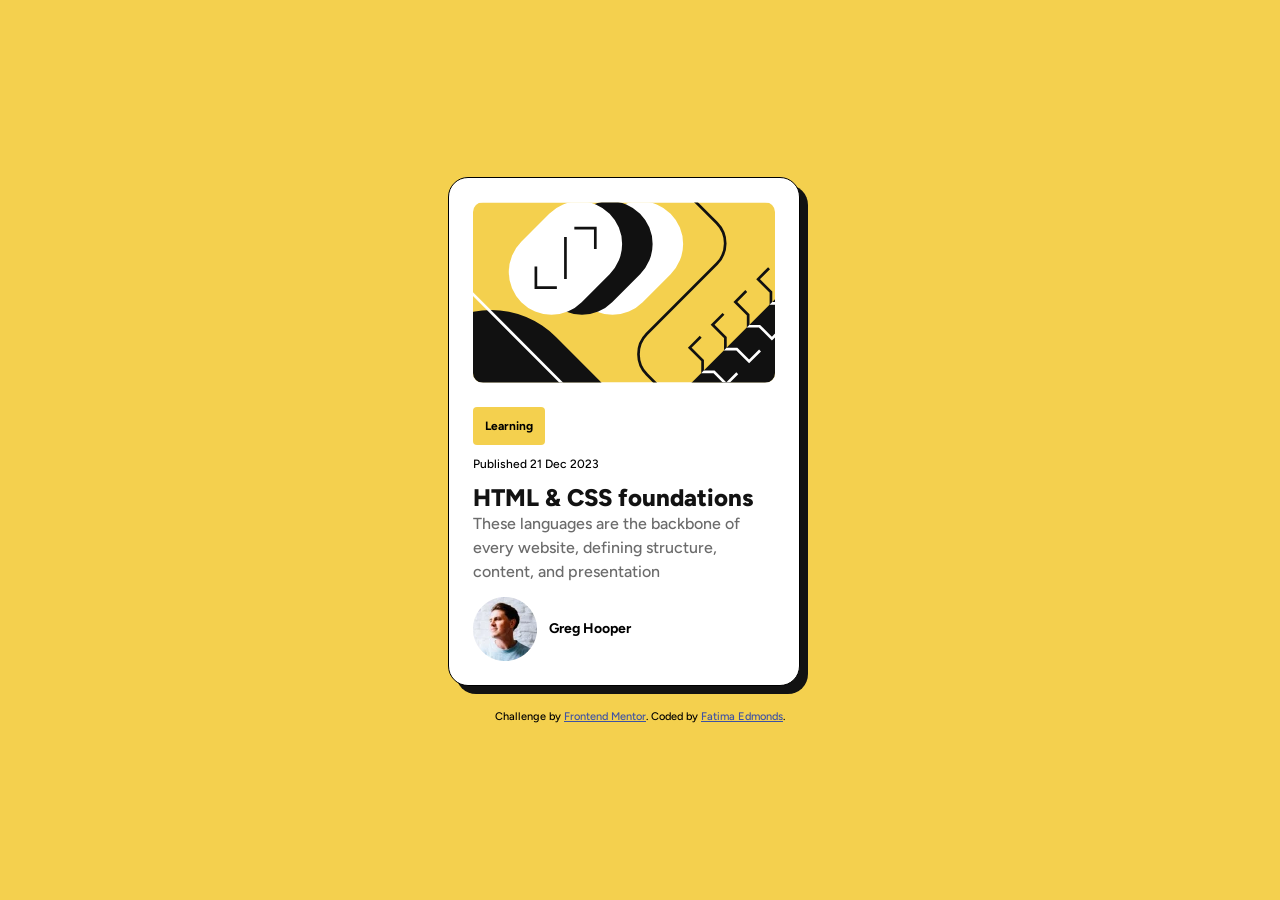
==== blog-preview-card/index.html @ ecedf20d "Add initial projects and refactor QR code with Bootstrap" ====
<!DOCTYPE html>
<html lang="en">
<head>
  <meta charset="UTF-8">
  <meta name="viewport" content="width=device-width, initial-scale=1.0"> <!-- displays site properly based on user's device -->
  <link rel="stylesheet" href="style.css">
  <link href="https://fonts.googleapis.com/css2?family=Figtree:wght@500;800&display=swap" rel="stylesheet">
  <link rel="icon" type="image/png" sizes="32x32" href="./assets/images/favicon-32x32.png">
  <link rel="preconnect" href="https://fonts.googleapis.com">
  <link rel="preconnect" href="https://fonts.gstatic.com" crossorigin>
  
  <title>Frontend Mentor | Blog preview card</title>

  <!-- Feel free to remove these styles or customise in your own stylesheet 👍 -->
  <style>
    .attribution { font-size: 0.6875rem; text-align: center; }
    .attribution a { color: hsl(228, 45%, 44%); }
  </style>
</head>

<body>
  <main>
    <article class="card">
      <img class="card-img" src="./assets/images/illustration-article.svg">
      <span class="tag">Learning</span>
      <p class="date">Published 21 Dec 2023</p>
      <h1>HTML &amp; CSS foundations</h1>
      <p class = "desc">These languages are the backbone of every website, defining structure, content, and presentation </p>
      <div class="author">
        <img src="./assets/images/image-avatar.webp">
        <span>Greg Hooper</span>
      </div>
    </article>
  </main>
  
  
  <footer class="attribution">
    Challenge by <a href="https://www.frontendmentor.io?ref=challenge">Frontend Mentor</a>. 
    Coded by <a href="#">Fatima Edmonds</a>.
  </footer>
</body>
</html>
---- blog-preview-card/style.css ----
* {
    box-sizing: border-box;
    margin: 0;
    padding: 0;
}

body {
    height:100vh;
    display: flex;
    flex-direction: column;
    justify-content: center;
    align-items: center;
    gap: 24px;
    padding: 24px;
    background-color: #f4d04e;
    font-family: "Figtree", sans-serif;
    font-size: 16px;
    font-weight: 500;
    color: 121212;
}

.card {
    width: 384px;
    background-color: white;
    border: 1px solid black;
    border-radius: 20px;
    padding: 24px;
    box-shadow: 8px black;
    max-width: calc(100% - 32px);
    box-shadow: 8px 8px 0px hsl(0, 0%, 7%);
}

.card-img {
    display: block;
    width: 100%;
    border-radius: 10px;
    margin-bottom: 24px;
}

.tag {
    display: inline-block;
    background-color: #f4d04e;
    padding: 12px;
    border-radius: 4px;
    font-size: 12px;
    font-weight: 700;
    margin-bottom: 12px;
}

.date {
    font-size: 12px;
    margin-bottom: 12px;
}

.desc {
    font-size: 12px;
    margin-bottom: 12px;
    font-size: 16px;
font-weight: 500;
color: hsl(0, 0%, 42%);
line-height: 1.5;
}

.author {
    display: flex;
    align-items: center ;
    gap: 12px;
    font-size: 14px;
    font-weight: 700;
}

.card h1 {
  font-size: 24px;
  font-weight: 800;
  color: hsl(0, 0%, 7%);
}
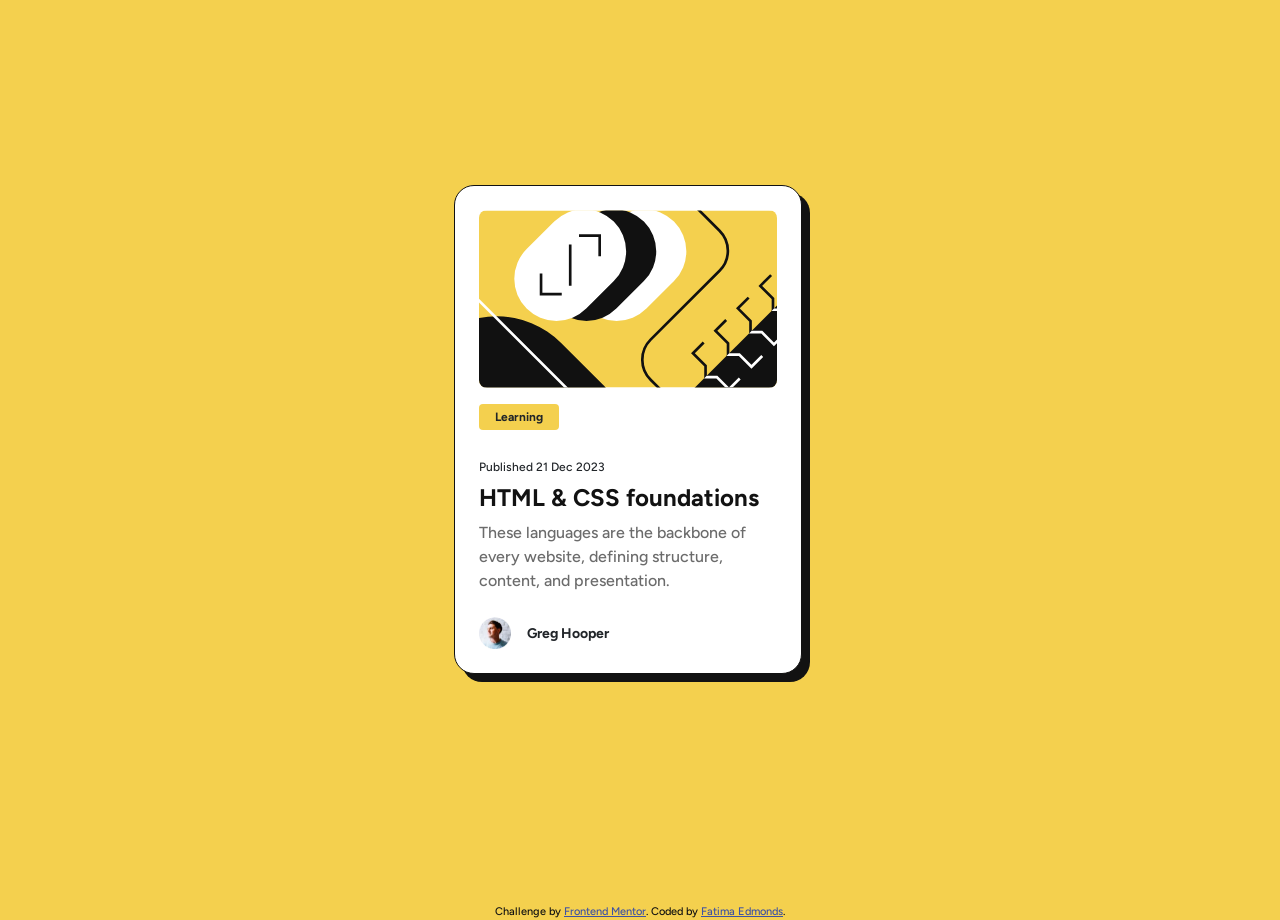
==== commit 937f2b4f: "Refactor blog preview card using Bootstrap" ====
--- a/blog-preview-card/index.html
+++ b/blog-preview-card/index.html
@@ -3,7 +3,18 @@
 <head>
   <meta charset="UTF-8">
   <meta name="viewport" content="width=device-width, initial-scale=1.0"> <!-- displays site properly based on user's device -->
+  
+  
+
+<link
+  href="https://cdn.jsdelivr.net/npm/bootstrap@5.3.3/dist/css/bootstrap.min.css"
+  rel="stylesheet"
+>
+
+  
   <link rel="stylesheet" href="style.css">
+
+
   <link href="https://fonts.googleapis.com/css2?family=Figtree:wght@500;800&display=swap" rel="stylesheet">
   <link rel="icon" type="image/png" sizes="32x32" href="./assets/images/favicon-32x32.png">
   <link rel="preconnect" href="https://fonts.googleapis.com">
@@ -19,18 +30,47 @@
 </head>
 
 <body>
-  <main>
-    <article class="card">
-      <img class="card-img" src="./assets/images/illustration-article.svg">
-      <span class="tag">Learning</span>
-      <p class="date">Published 21 Dec 2023</p>
-      <h1>HTML &amp; CSS foundations</h1>
-      <p class = "desc">These languages are the backbone of every website, defining structure, content, and presentation </p>
-      <div class="author">
-        <img src="./assets/images/image-avatar.webp">
-        <span>Greg Hooper</span>
-      </div>
-    </article>
+
+  <main class="container min-vh-100 d-flex align-items-center">
+  <div class="row justify-content-center w-100">
+    <div class="col-11 col-sm-8 col-md-6 col-lg-5 col-xl-4">
+    
+<article class="card p-4">
+  <img
+    src="./assets/images/illustration-article.svg"
+    class="card-img-top rounded-3"
+    alt="Colorful illustration representing HTML and CSS"
+  >
+
+  <div class="card-body px-0 pb-0">
+    <span class="tag d-inline-block fw-bold px-3 py-1 rounded-1">
+      Learning
+    </span>
+
+    <p class="date mt-3 mb-2">Published 21 Dec 2023</p>
+
+    <h1 class="card-title fw-bold">
+      HTML &amp; CSS foundations
+    </h1>
+
+    <p class="card-text desc">
+      These languages are the backbone of every website,
+      defining structure, content, and presentation.
+    </p>
+
+    <div class="author d-flex align-items-center gap-3 mt-4">
+      <img
+        src="./assets/images/image-avatar.webp"
+        alt="Greg Hooper"
+        width="32"
+        height="32"
+      >
+      <span class="fw-bold">Greg Hooper</span>
+    </div>
+  </div>
+</article>
+    </div>
+  </div>
   </main>
   
   
--- a/blog-preview-card/style.css
+++ b/blog-preview-card/style.css
@@ -19,23 +19,46 @@
     color: 121212;
 }
 
-.card {
-    width: 384px;
-    background-color: white;
-    border: 1px solid black;
-    border-radius: 20px;
-    padding: 24px;
-    box-shadow: 8px black;
-    max-width: calc(100% - 32px);
-    box-shadow: 8px 8px 0px hsl(0, 0%, 7%);
+
+body {
+  background-color: #f4d04e;
+  font-family: "Figtree", sans-serif;
+  color: #121212;
 }
 
-.card-img {
-    display: block;
-    width: 100%;
-    border-radius: 10px;
-    margin-bottom: 24px;
+.card {
+  width: 100%;
+  max-width: 384px;
+  margin-inline: auto;
+  border: 1px solid #121212;
+  border-radius: 20px;
+  box-shadow: 8px 8px 0 #121212;
 }
+
+.tag {
+  background-color: #f4d04e;
+  font-size: 14px;
+}
+
+.date {
+  font-size: 14px;
+}
+
+.card-title {
+  font-size: 24px;
+  font-weight: 800;
+  color: #121212;
+}
+
+.card-text {
+  color: #6b6b6b;
+  line-height: 1.5;
+}
+
+.author {
+  font-size: 14px;
+}
+
 
 .tag {
     display: inline-block;
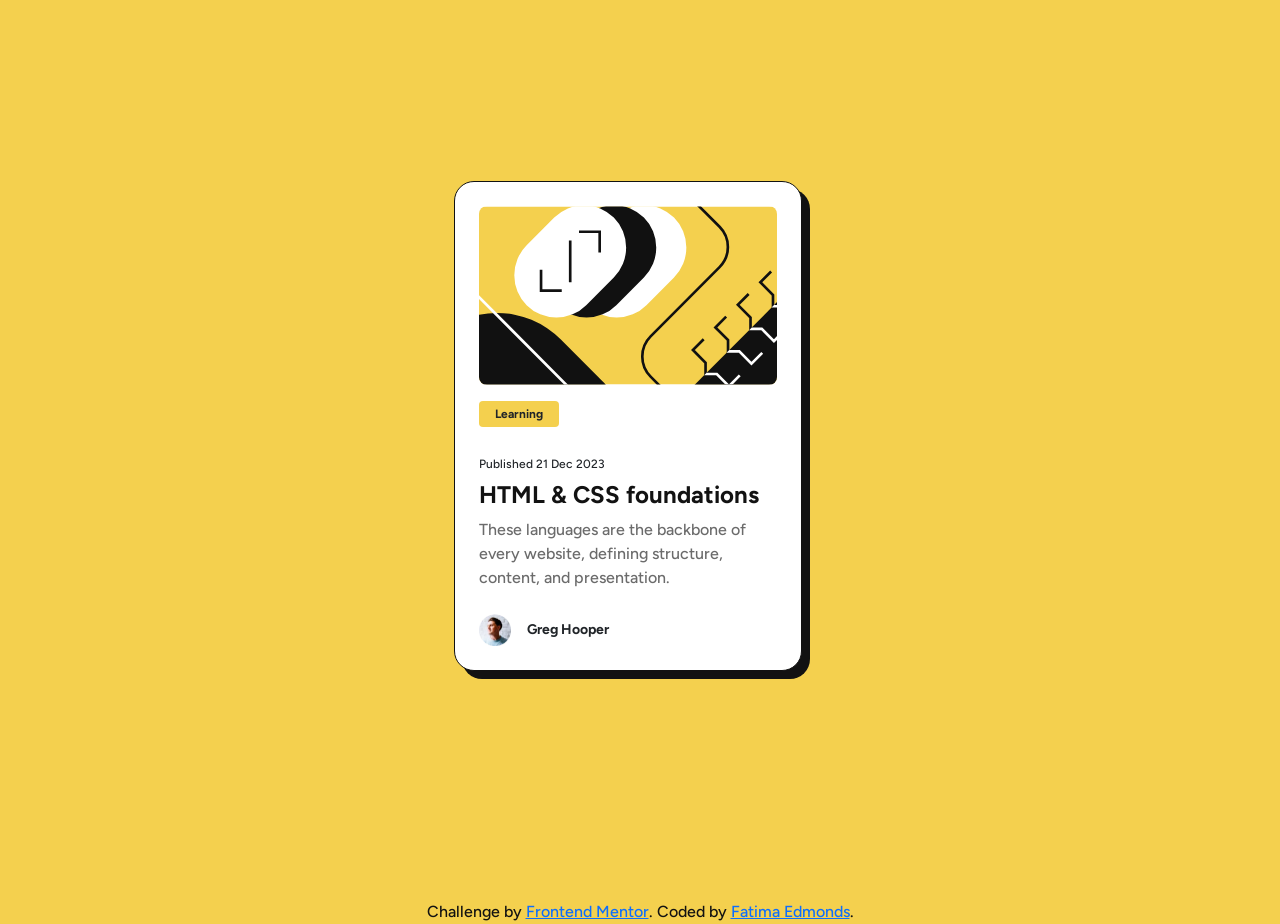
==== commit 2e690eb8: "Clean up HTML and move footer styles to CSS" ====
--- a/blog-preview-card/index.html
+++ b/blog-preview-card/index.html
@@ -22,11 +22,6 @@
   
   <title>Frontend Mentor | Blog preview card</title>
 
-  <!-- Feel free to remove these styles or customise in your own stylesheet 👍 -->
-  <style>
-    .attribution { font-size: 0.6875rem; text-align: center; }
-    .attribution a { color: hsl(228, 45%, 44%); }
-  </style>
 </head>
 
 <body>
